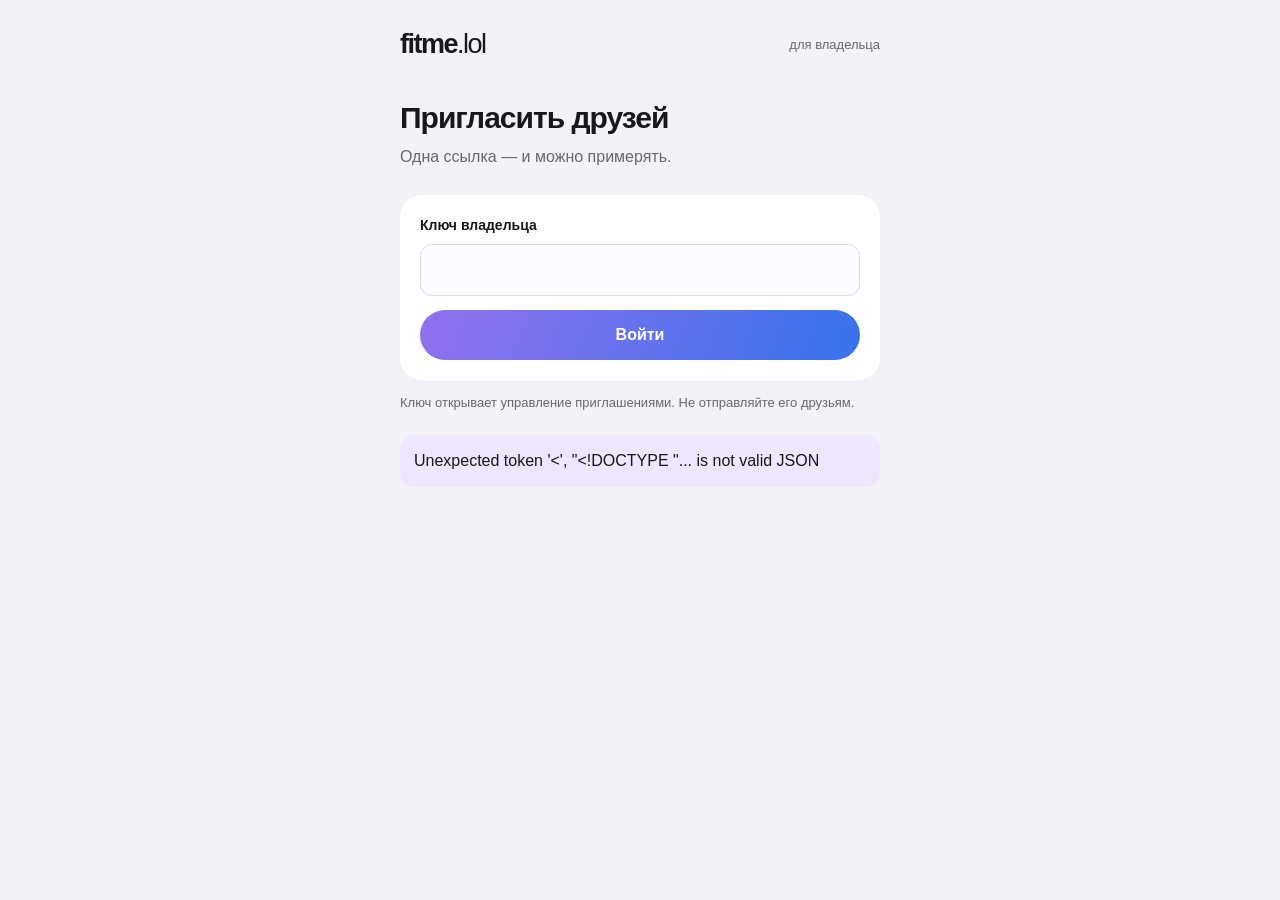
==== admin.html @ 1edc2650 "Add owner-managed personal invitation links" ====
<!doctype html><html lang="ru"><head><meta charset="utf-8"><meta name="viewport" content="width=device-width,initial-scale=1"><meta name="robots" content="noindex,nofollow"><title>Приглашения · fitme.lol</title><link rel="icon" href="/favicon.svg"><link rel="stylesheet" href="/admin.css"><script src="/admin.js" defer></script></head><body><main>
<header><a href="/">fitme<span>.lol</span></a><span>для владельца</span></header>
<h1>Пригласить друзей</h1><p class="intro">Одна ссылка — и можно примерять.</p>
<section id="login-panel"><form id="login-form"><label for="owner-key">Ключ владельца</label><input id="owner-key" type="password" autocomplete="current-password" required maxlength="128"><button id="login-button">Войти</button></form><p class="hint">Ключ открывает управление приглашениями. Не отправляйте его друзьям.</p></section>
<p id="notice" role="status" hidden></p>
<section id="owner-panel" hidden><div class="balance"><span>Осталось в общем тесте</span><strong id="balance">—</strong></div>
<form id="create-form"><label for="label">Кого приглашаем?</label><input id="label" maxlength="60" placeholder="Например, Аня" required autocomplete="off"><button id="create-button">Создать ссылку</button></form>
<p class="hint">Ссылка действует 7 дней. Пять попыток на ссылку, даже если её переслать. Новые ссылки не увеличивают общий лимит.</p>
<section id="new-link" hidden><h2>Ссылка готова</h2><p>Скопируйте и отправьте другу. После закрытия страницы эта ссылка здесь не появится снова.</p><label for="invite-url">Персональная ссылка</label><input id="invite-url" readonly><button id="copy-button" type="button">Скопировать ссылку</button></section>
<div class="list-heading"><h2>Приглашения</h2><button id="refresh" class="secondary" type="button">Обновить</button></div><div id="invitations"></div><button id="logout" class="secondary" type="button">Выйти</button></section>
</main></body></html>
---- admin.css ----
*{box-sizing:border-box}body{margin:0;background:#f3f2f6;color:#18171b;font:16px/1.5 -apple-system,BlinkMacSystemFont,"Segoe UI",sans-serif}main{max-width:520px;margin:0 auto;padding:24px 20px 48px}header{display:flex;justify-content:space-between;align-items:center;margin-bottom:36px}header a{font-size:27px;font-weight:800;color:inherit;text-decoration:none;letter-spacing:-1.5px}header a span{font-weight:450}header>span,.hint{font-size:13px;color:#696672}h1{font-size:30px;line-height:1.15;letter-spacing:-1px;margin:0}h2{font-size:18px;margin:0 0 10px}.intro{color:#696672;margin:10px 0 26px}section{margin-bottom:22px}form,#new-link,.invitation{background:white;border-radius:22px;padding:20px}label{display:block;font-weight:600;font-size:14px;margin-bottom:8px}input{width:100%;min-width:0;font:inherit;border:1px solid #dedbe5;border-radius:12px;padding:13px;background:#fcfbff;margin-bottom:14px}input:focus{outline:2px solid #8c6ef0;outline-offset:2px}button{font:inherit;font-weight:600;cursor:pointer;border:0;border-radius:999px;background:#242127;color:white;padding:13px 19px;min-height:46px}form button,#copy-button{width:100%;background:linear-gradient(110deg,#9371ed,#3673ed)}button:disabled{opacity:.5;cursor:default}.secondary{background:#e8e5ed;color:#39333f;font-size:14px}.balance{background:#e9e2fa;border-radius:18px;padding:16px 20px;display:flex;justify-content:space-between;align-items:center;margin-bottom:18px}.balance strong{font-size:24px}.list-heading{display:flex;align-items:center;justify-content:space-between;margin-bottom:14px}.list-heading h2{margin:0}.invitation{margin-bottom:12px;overflow-wrap:anywhere}.invitation p{margin:6px 0 14px;font-size:13px;color:#696672}.invitation button{padding:8px 16px;min-height:40px}#notice{padding:14px;border-radius:14px;background:#eee5ff;overflow-wrap:anywhere}#new-link{border:2px solid #a893dd}#new-link p{font-size:14px}#invite-url{font-size:13px}[hidden]{display:none!important}
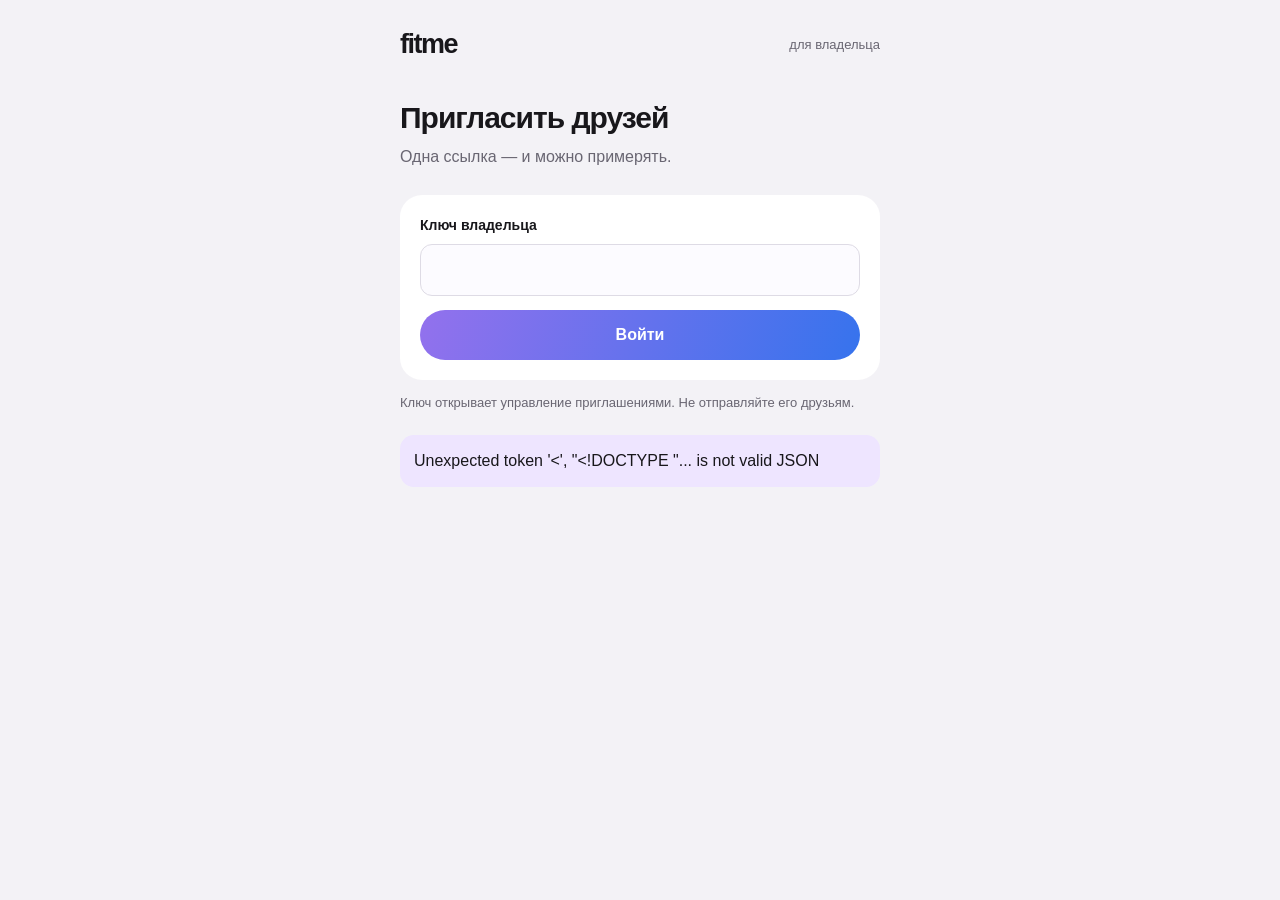
==== commit d054c0c2: "Add photo cropping before upload and simplify fitme branding Crop personal and garment photos before" ====
--- a/admin.html
+++ b/admin.html
@@ -1,5 +1,5 @@
-<!doctype html><html lang="ru"><head><meta charset="utf-8"><meta name="viewport" content="width=device-width,initial-scale=1"><meta name="robots" content="noindex,nofollow"><title>Приглашения · fitme.lol</title><link rel="icon" href="/favicon.svg"><link rel="stylesheet" href="/admin.css"><script src="/admin.js" defer></script></head><body><main>
-<header><a href="/">fitme<span>.lol</span></a><span>для владельца</span></header>
+<!doctype html><html lang="ru"><head><meta charset="utf-8"><meta name="viewport" content="width=device-width,initial-scale=1"><meta name="robots" content="noindex,nofollow"><title>Приглашения · fitme</title><link rel="icon" href="/favicon.svg"><link rel="stylesheet" href="/admin.css"><script src="/admin.js" defer></script></head><body><main>
+<header><a href="/">fitme</a><span>для владельца</span></header>
 <h1>Пригласить друзей</h1><p class="intro">Одна ссылка — и можно примерять.</p>
 <section id="login-panel"><form id="login-form"><label for="owner-key">Ключ владельца</label><input id="owner-key" type="password" autocomplete="current-password" required maxlength="128"><button id="login-button">Войти</button></form><p class="hint">Ключ открывает управление приглашениями. Не отправляйте его друзьям.</p></section>
 <p id="notice" role="status" hidden></p>
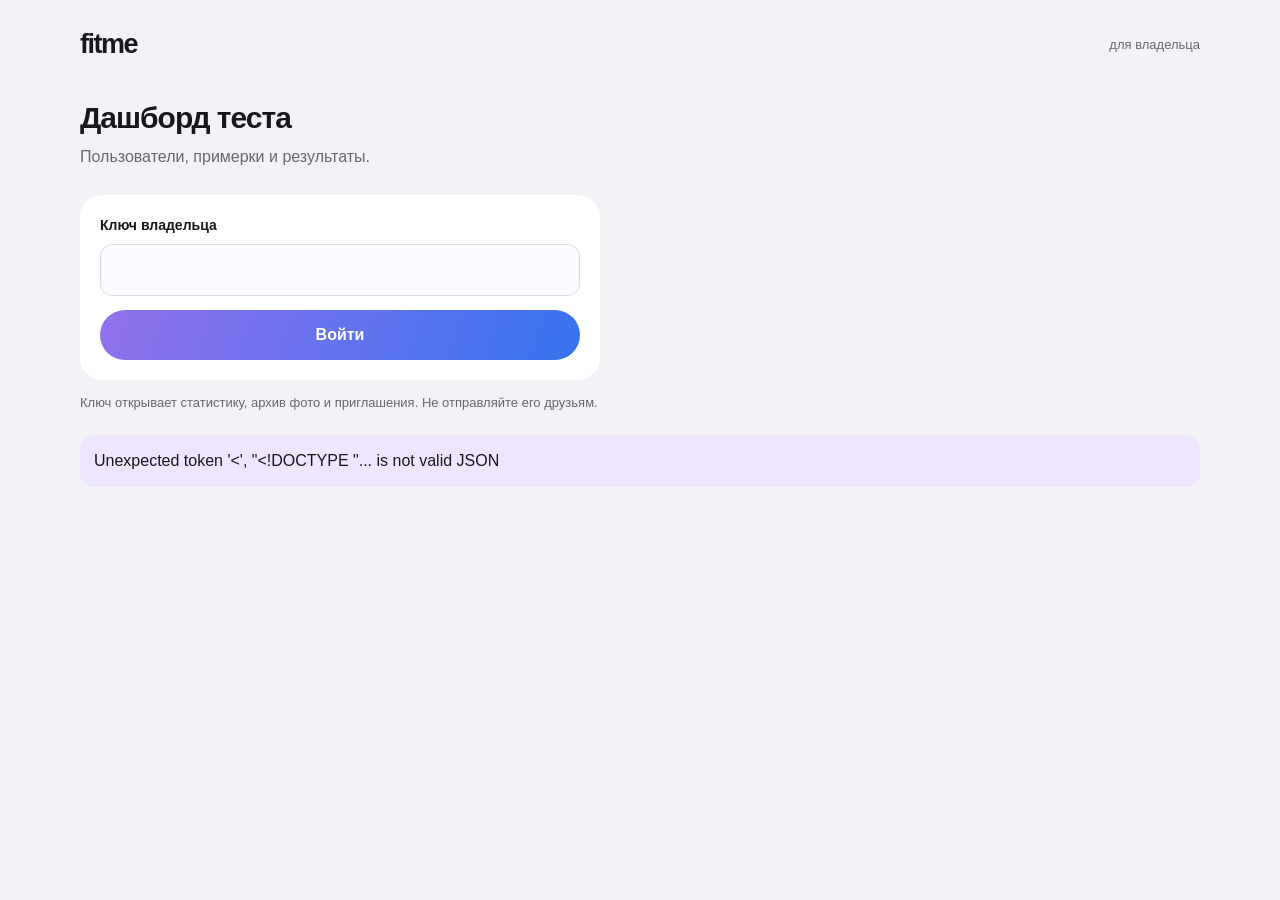
==== commit 582f707e: "Add owner dashboard, persistent fitting archive and invited-user activity metrics Show per-user fitt" ====
--- a/admin.html
+++ b/admin.html
@@ -1,11 +1,21 @@
-<!doctype html><html lang="ru"><head><meta charset="utf-8"><meta name="viewport" content="width=device-width,initial-scale=1"><meta name="robots" content="noindex,nofollow"><title>Приглашения · fitme</title><link rel="icon" href="/favicon.svg"><link rel="stylesheet" href="/admin.css"><script src="/admin.js" defer></script></head><body><main>
+<!doctype html><html lang="ru"><head><meta charset="utf-8"><meta name="viewport" content="width=device-width,initial-scale=1"><meta name="robots" content="noindex,nofollow"><title>Дашборд · fitme</title><link rel="icon" href="/favicon.svg"><link rel="stylesheet" href="/admin.css"><script src="/admin.js" defer></script></head><body><main>
 <header><a href="/">fitme</a><span>для владельца</span></header>
-<h1>Пригласить друзей</h1><p class="intro">Одна ссылка — и можно примерять.</p>
-<section id="login-panel"><form id="login-form"><label for="owner-key">Ключ владельца</label><input id="owner-key" type="password" autocomplete="current-password" required maxlength="128"><button id="login-button">Войти</button></form><p class="hint">Ключ открывает управление приглашениями. Не отправляйте его друзьям.</p></section>
+<h1>Дашборд теста</h1><p class="intro">Пользователи, примерки и результаты.</p>
+<section id="login-panel"><form id="login-form"><label for="owner-key">Ключ владельца</label><input id="owner-key" type="password" autocomplete="current-password" required maxlength="128"><button id="login-button">Войти</button></form><p class="hint">Ключ открывает статистику, архив фото и приглашения. Не отправляйте его друзьям.</p></section>
 <p id="notice" role="status" hidden></p>
-<section id="owner-panel" hidden><div class="balance"><span>Осталось в общем тесте</span><strong id="balance">—</strong></div>
+<section id="owner-panel" hidden>
+<div class="list-heading"><h2>Обзор</h2><button id="refresh-dashboard" class="secondary" type="button">Обновить всё</button></div>
+<div id="stats" class="stats"></div>
+<section class="dashboard-card"><h2>Активность приглашённых и качество</h2><p class="hint">Активное время учитывает видимую вкладку в фокусе и останавливается после 2 минут без действий. Среднее — за всё время на одного измеренного приглашённого; несколько вкладок не удваивают время. Сбор начинается с этого обновления.</p><div id="engagement" class="stats"></div><p id="engagement-note" class="hint"></p></section>
+<section class="dashboard-card"><h2>Пользователи</h2><p class="hint">Один пользователь — одно приглашение. Среднее ожидание: от отправки до готового успешного результата, включая очередь. Для старых примерок оно неизвестно. Общее число включает прошлые попытки; статусы известны только для сохранённых примерок.</p>
+<div class="table-scroll"><table><thead><tr><th>Пользователь</th><th>Генераций</th><th>Успешных</th><th>Среднее ожидание</th><th>Последняя генерация</th><th>Ошибок</th><th>В процессе</th><th>Активное время</th><th>Визитов</th><th>Последняя активность</th></tr></thead><tbody id="users"></tbody></table></div><p id="users-empty" class="hint" hidden>Здесь появятся участники теста.</p></section>
+<section class="dashboard-card" id="archive-panel"><div class="list-heading"><h2>Архив примерок</h2><span id="archive-count" class="hint"></span></div>
+<p class="hint">Фото человека, товара и результата сохраняются в базе для сравнения. Архив владельца хранится без автоматического удаления. Фото — в том виде, в котором они отправлены на генерацию после кадрирования.</p>
+<div class="filters"><div><label for="user-filter">Пользователь</label><select id="user-filter"><option value="">Все пользователи</option></select></div><div><label for="status-filter">Статус</label><select id="status-filter"><option value="">Все статусы</option><option value="success">Успешные</option><option value="error">Ошибки</option><option value="queued">В очереди</option><option value="running">Генерируются</option></select></div></div>
+<div id="generations" aria-live="polite"></div><div class="pagination"><button id="archive-prev" class="secondary" type="button">← Назад</button><span id="archive-page" class="hint"></span><button id="archive-next" class="secondary" type="button">Далее →</button></div></section>
+<h2>Приглашения</h2><div class="invite-tools"><div class="balance"><span>Осталось в общем тесте</span><strong id="balance">—</strong></div>
 <form id="create-form"><label for="label">Кого приглашаем?</label><input id="label" maxlength="60" placeholder="Например, Аня" required autocomplete="off"><button id="create-button">Создать ссылку</button></form>
 <p class="hint">Ссылка действует 7 дней. Пять попыток на ссылку, даже если её переслать. Новые ссылки не увеличивают общий лимит.</p>
 <section id="new-link" hidden><h2>Ссылка готова</h2><p>Скопируйте и отправьте другу. После закрытия страницы эта ссылка здесь не появится снова.</p><label for="invite-url">Персональная ссылка</label><input id="invite-url" readonly><button id="copy-button" type="button">Скопировать ссылку</button></section>
-<div class="list-heading"><h2>Приглашения</h2><button id="refresh" class="secondary" type="button">Обновить</button></div><div id="invitations"></div><button id="logout" class="secondary" type="button">Выйти</button></section>
-</main></body></html>
+<div class="list-heading"><h2>Приглашения</h2><button id="refresh" class="secondary" type="button">Обновить</button></div><div id="invitations"></div></div><button id="logout" class="secondary" type="button">Выйти</button></section>
+</main><dialog id="photo-dialog"><div class="list-heading"><h2 id="photo-title">Фото</h2><button id="photo-close" class="secondary" type="button">Закрыть</button></div><img id="full-photo" alt="Фото примерки"><a id="photo-download" download="fitme-photo.jpg">Скачать фото</a></dialog></body></html>
--- a/admin.css
+++ b/admin.css
@@ -1 +1,5 @@
 *{box-sizing:border-box}body{margin:0;background:#f3f2f6;color:#18171b;font:16px/1.5 -apple-system,BlinkMacSystemFont,"Segoe UI",sans-serif}main{max-width:520px;margin:0 auto;padding:24px 20px 48px}header{display:flex;justify-content:space-between;align-items:center;margin-bottom:36px}header a{font-size:27px;font-weight:800;color:inherit;text-decoration:none;letter-spacing:-1.5px}header a span{font-weight:450}header>span,.hint{font-size:13px;color:#696672}h1{font-size:30px;line-height:1.15;letter-spacing:-1px;margin:0}h2{font-size:18px;margin:0 0 10px}.intro{color:#696672;margin:10px 0 26px}section{margin-bottom:22px}form,#new-link,.invitation{background:white;border-radius:22px;padding:20px}label{display:block;font-weight:600;font-size:14px;margin-bottom:8px}input{width:100%;min-width:0;font:inherit;border:1px solid #dedbe5;border-radius:12px;padding:13px;background:#fcfbff;margin-bottom:14px}input:focus{outline:2px solid #8c6ef0;outline-offset:2px}button{font:inherit;font-weight:600;cursor:pointer;border:0;border-radius:999px;background:#242127;color:white;padding:13px 19px;min-height:46px}form button,#copy-button{width:100%;background:linear-gradient(110deg,#9371ed,#3673ed)}button:disabled{opacity:.5;cursor:default}.secondary{background:#e8e5ed;color:#39333f;font-size:14px}.balance{background:#e9e2fa;border-radius:18px;padding:16px 20px;display:flex;justify-content:space-between;align-items:center;margin-bottom:18px}.balance strong{font-size:24px}.list-heading{display:flex;align-items:center;justify-content:space-between;margin-bottom:14px}.list-heading h2{margin:0}.invitation{margin-bottom:12px;overflow-wrap:anywhere}.invitation p{margin:6px 0 14px;font-size:13px;color:#696672}.invitation button{padding:8px 16px;min-height:40px}#notice{padding:14px;border-radius:14px;background:#eee5ff;overflow-wrap:anywhere}#new-link{border:2px solid #a893dd}#new-link p{font-size:14px}#invite-url{font-size:13px}[hidden]{display:none!important}
+
+main{max-width:1160px}#login-panel,.invite-tools{max-width:520px}.dashboard-card{background:#fff;border-radius:22px;padding:22px}.stats{display:grid;grid-template-columns:repeat(5,1fr);gap:12px;margin-bottom:22px}.stat{background:#e9e2fa;padding:18px;border-radius:18px}.stat span{display:block;font-size:13px;color:#696672}.stat strong{font-size:30px}.table-scroll{overflow-x:auto}table{width:100%;border-collapse:collapse;white-space:nowrap;font-size:14px}th,td{text-align:left;padding:14px 12px;border-bottom:1px solid #ece9f0}th{color:#696672;font-weight:500}td:first-child{white-space:normal;min-width:150px}.user-link{background:none;color:#6948ba;padding:0;min-height:32px;text-align:left;border-radius:4px;text-decoration:underline}.filters{display:grid;grid-template-columns:2fr 1fr;gap:16px;margin:20px 0}select{width:100%;font:inherit;border:1px solid #dedbe5;border-radius:12px;padding:12px;background:#fcfbff}.generation{border:1px solid #e7e3ed;border-radius:18px;padding:18px;margin:14px 0}.generation-heading{display:flex;justify-content:space-between;align-items:start;gap:12px}.generation-heading p{margin:4px 0;color:#696672;font-size:13px}.status{font-size:13px;padding:5px 10px;border-radius:999px;background:#eee9f6;white-space:nowrap}.status.success{background:#e3f3e5;color:#287237}.status.error{background:#fbe7e7;color:#a43737}.photos{display:grid;grid-template-columns:repeat(3,1fr);gap:12px;margin-top:16px}.photos figure{margin:0;min-width:0}.photos figcaption{font-size:13px;color:#696672;margin-bottom:8px}.photo-button{display:block;width:100%;background:#f3f2f6;border-radius:12px;padding:0;overflow:hidden}.photos img{display:block;width:100%;height:240px;object-fit:contain}.photo-empty{height:240px;background:#f3f2f6;border-radius:12px;display:grid;place-items:center;color:#696672;font-size:13px}.job-error{color:#a43737;font-size:14px}.job-meta{font-size:13px;color:#696672;overflow-wrap:anywhere}.generation details{font-size:13px;margin-top:12px}.generation pre{white-space:pre-wrap;overflow-wrap:anywhere;max-height:260px;overflow:auto;background:#f6f4f8;padding:12px}.pagination{display:flex;justify-content:space-between;align-items:center;gap:12px}dialog{border:0;border-radius:20px;width:min(960px,95vw);max-height:94dvh;padding:20px}dialog::backdrop{background:#18171bcc}#full-photo{display:block;max-width:100%;max-height:72dvh;margin:0 auto 16px}#photo-download{color:#6948ba}@media(max-width:650px){main{padding:20px 12px}.stats{grid-template-columns:repeat(2,1fr)}.stat:last-child{grid-column:1/-1}.dashboard-card{padding:16px}.filters{grid-template-columns:1fr}.photos{gap:6px}.photos img,.photo-empty{height:150px}.generation{padding:12px}.pagination button{padding:10px}}
+
+#engagement .stat strong{font-size:23px}
